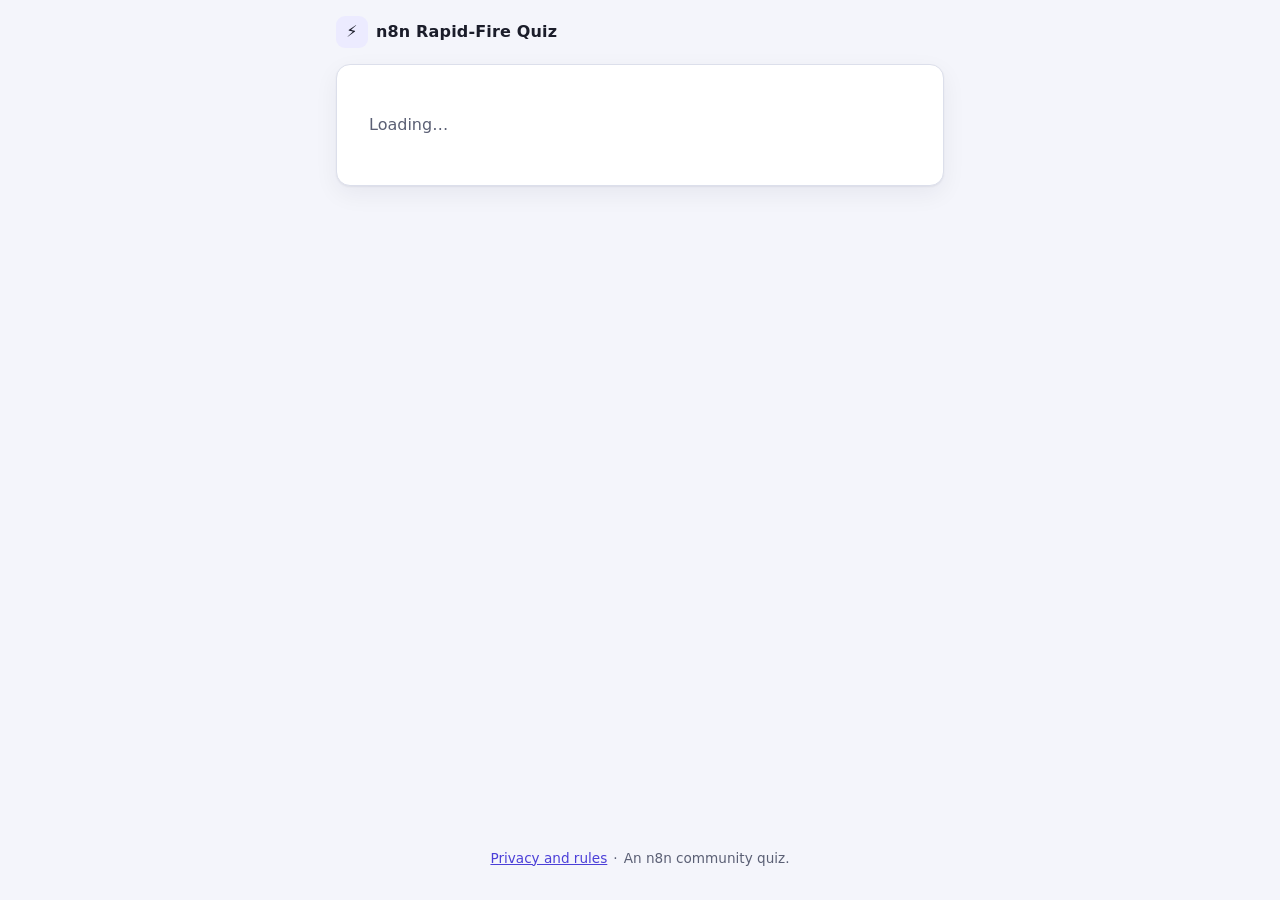
==== frontend/index.html @ c26ab180 "n8n rapid-fire quiz solution Frontend, Apps Script backend, setup guide and launch assets. The quest" ====
<!doctype html>
<html lang="en">

<head>
  <meta charset="utf-8">
  <meta name="viewport" content="width=device-width, initial-scale=1">
  <title>n8n Rapid-Fire Quiz</title>
  <meta name="description"
    content="10 rapid-fire questions, 30 seconds each, plus a bonus question. How well do you know n8n? Open for two days.">

  <!-- Open Graph tags for the LinkedIn link preview. Replace <username> with your Pages URL; LinkedIn needs absolute URLs. -->
  <meta property="og:type" content="website">
  <meta property="og:title" content="n8n Rapid-Fire Quiz">
  <meta property="og:description"
    content="10 rapid-fire questions, 30 seconds each, plus a bonus question. How well do you know n8n? Open for two days.">
  <meta property="og:url" content="https://<username>.github.io/n8n-quiz/">
  <meta property="og:image" content="https://<username>.github.io/n8n-quiz/og-image.png">
  <meta property="og:image:width" content="1200">
  <meta property="og:image:height" content="627">
  <meta name="twitter:card" content="summary_large_image">

  <meta name="color-scheme" content="light dark">
  <link rel="icon"
    href="data:image/svg+xml,<svg xmlns='http://www.w3.org/2000/svg' viewBox='0 0 100 100'><text y='.9em' font-size='90'>⚡</text></svg>">
  <link rel="stylesheet" href="style.css">
  <script type="module" src="app.js"></script>
</head>

<body>
  <a class="skip-link" href="#main">Skip to content</a>
  <main id="main" class="shell">
    <header class="brand">
      <span class="brand-mark" aria-hidden="true">⚡</span>
      <span class="brand-name">n8n Rapid-Fire Quiz</span>
    </header>

    <noscript>
      <p class="card">This quiz needs JavaScript. Please turn it on and reload the page.</p>
    </noscript>

    <!-- Loading -->
    <section id="screen-loading" class="card screen" aria-busy="true">
      <p class="muted">Loading…</p>
    </section>

    <!-- Landing, rules and sign-up -->
    <section id="screen-landing" class="card screen" hidden aria-labelledby="landing-title">
      <h1 id="landing-title">How well do you know n8n?</h1>
      <p class="lead">10 rapid-fire questions, 30 seconds each, plus a bonus question. One attempt.</p>
      <p id="window-status" class="status-pill" role="status"></p>

      <h2>Rules</h2>
      <ul class="rules">
        <li>You get 10 questions at mixed difficulty. Each correct answer is worth 1 point.</li>
        <li>The last question is a bonus question that you answer in your own words. Answer it to earn a ★.</li>
        <li>Every question has a timer. When it runs out, the quiz moves on.</li>
        <li>You can only take the quiz once with each email address.</li>
        <li>If you reload the page, you continue where you left off. The timer keeps running.</li>
        <li>You see your score as soon as you finish. Winners are announced after the quiz closes.</li>
      </ul>

      <form id="signup-form" novalidate>
        <div class="field">
          <label for="name">Name</label>
          <input id="name" name="name" type="text" autocomplete="name" maxlength="80" required>
        </div>
        <div class="field">
          <label for="email">Email</label>
          <input id="email" name="email" type="email" autocomplete="email" inputmode="email" maxlength="254" required>
        </div>
        <!-- Honeypot: hidden from people, often filled in by bots. -->
        <div class="hp" aria-hidden="true">
          <label for="website">Website</label>
          <input id="website" name="website" type="text" tabindex="-1" autocomplete="off">
        </div>
        <div class="field check">
          <input id="consent" name="consent" type="checkbox" required>
          <label for="consent">I agree to my name, email and answers being stored to run this quiz, as described in the
            <a href="privacy.html" target="_blank" rel="noopener">privacy notice and rules</a>.</label>
        </div>
        <div id="turnstile" class="turnstile"></div>
        <p id="form-error" class="form-error" role="alert"></p>
        <button id="start-btn" class="btn primary" type="submit">Start the quiz</button>
      </form>
    </section>

    <!-- Question -->
    <section id="screen-question" class="card screen" hidden aria-labelledby="q-text">
      <div class="q-top">
        <span id="q-progress" class="muted"></span>
        <span id="q-seconds" class="seconds" role="timer" aria-label="Seconds left"></span>
      </div>
      <div class="timer-track" aria-hidden="true">
        <div id="timer-bar" class="timer-bar"></div>
      </div>
      <p id="q-note" class="bonus-note" hidden>★ Bonus question. Answer in your own words to earn a star.</p>
      <h1 id="q-text" class="q-text" tabindex="-1"></h1>
      <div id="q-options" class="options" role="group" aria-labelledby="q-text"></div>
      <form id="q-text-form" class="text-answer" hidden>
        <label for="q-input" class="sr-only">Your answer</label>
        <input id="q-input" type="text" autocomplete="off" autocapitalize="off" spellcheck="false" maxlength="200">
        <textarea id="q-textarea" rows="4" maxlength="1000" hidden></textarea>
        <button id="q-submit" class="btn primary" type="submit">Submit</button>
      </form>
      <p id="q-saving" class="muted small" aria-live="polite"></p>
      <p id="sr-timer" class="sr-only" aria-live="assertive"></p>
    </section>

    <!-- Finish -->
    <section id="screen-finish" class="card screen" hidden aria-labelledby="finish-title">
      <h1 id="finish-title" tabindex="-1">You're done!</h1>
      <p id="finish-score" class="score" hidden></p>
      <p id="finish-detail" class="muted" hidden></p>
      <p id="finish-message" class="lead"></p>
    </section>

    <!-- Error -->
    <section id="screen-error" class="card screen" hidden aria-labelledby="error-title">
      <h1 id="error-title" tabindex="-1">Something went wrong</h1>
      <p id="error-message" class="lead"></p>
      <button id="error-retry" class="btn primary" type="button" hidden>Try again</button>
    </section>

    <footer class="footer">
      <a href="privacy.html">Privacy and rules</a>
      <span aria-hidden="true">·</span>
      <span>An n8n community quiz.</span>
    </footer>
  </main>
</body>

</html>
---- frontend/style.css ----
:root {
  --bg: #f4f5fb;
  --card: #ffffff;
  --text: #1b1d2a;
  --muted: #5b6075;
  --border: #dcdfeb;
  --accent: #4b3fd8;
  --accent-text: #ffffff;
  --accent-soft: #ecebff;
  --ok: #117a4b;
  --ok-soft: #e3f6ec;
  --warn: #8a5a00;
  --warn-soft: #fff4d6;
  --danger: #b42318;
  --danger-soft: #fdecea;
  --radius: 14px;
  --shadow: 0 1px 2px rgb(20 20 50 / 6%), 0 8px 24px rgb(20 20 50 / 6%);
  font-family: system-ui, -apple-system, "Segoe UI", Roboto, sans-serif;
  color-scheme: light;
}

@media (prefers-color-scheme: dark) {
  :root {
    --bg: #11121a;
    --card: #1b1d29;
    --text: #eceef7;
    --muted: #a3a8bf;
    --border: #30344a;
    --accent: #8c83ff;
    --accent-text: #11121a;
    --accent-soft: #272556;
    --ok: #5fd39b;
    --ok-soft: #173427;
    --warn: #f3c460;
    --warn-soft: #3a2f12;
    --danger: #ff8a80;
    --danger-soft: #3d1c1a;
    --shadow: none;
    color-scheme: dark;
  }
}

*, *::before, *::after { box-sizing: border-box; }

html { -webkit-text-size-adjust: 100%; }

body {
  margin: 0;
  background: var(--bg);
  color: var(--text);
  line-height: 1.5;
  font-size: 1rem;
}

a { color: var(--accent); }

.shell {
  max-width: 640px;
  margin: 0 auto;
  padding: 16px 16px 32px;
  min-height: 100dvh;
  display: flex;
  flex-direction: column;
  gap: 16px;
}

.brand {
  display: flex;
  align-items: center;
  gap: 8px;
  font-weight: 700;
  letter-spacing: 0.01em;
}
.brand-mark {
  display: inline-grid;
  place-items: center;
  width: 32px;
  height: 32px;
  border-radius: 9px;
  background: var(--accent-soft);
}

.card {
  background: var(--card);
  border: 1px solid var(--border);
  border-radius: var(--radius);
  box-shadow: var(--shadow);
  padding: 24px 20px;
}

[hidden] { display: none !important; }

h1 { font-size: 1.5rem; line-height: 1.3; margin: 0 0 8px; }
h2 { font-size: 1.05rem; margin: 24px 0 8px; }
h1:focus { outline: none; }
.lead { font-size: 1.1rem; margin: 0 0 12px; }
.muted { color: var(--muted); }
.small { font-size: 0.9rem; }

.status-pill {
  display: inline-block;
  margin: 4px 0 0;
  padding: 6px 12px;
  border-radius: 999px;
  font-size: 0.9rem;
  font-weight: 600;
}
.status-pill:empty { display: none; }
.status-pill.open { background: var(--ok-soft); color: var(--ok); }
.status-pill.wait { background: var(--warn-soft); color: var(--warn); }
.status-pill.closed { background: var(--danger-soft); color: var(--danger); }

.rules { padding-left: 20px; margin: 0 0 8px; }
.rules li { margin-bottom: 6px; }

form { margin-top: 20px; }

.field { margin-bottom: 16px; }
.field label { display: block; font-weight: 600; margin-bottom: 6px; }
.field.check { display: flex; gap: 10px; align-items: flex-start; }
.field.check label { font-weight: 400; margin: 0; }
.field.check input { width: 22px; height: 22px; margin: 2px 0 0; flex: none; accent-color: var(--accent); }

input[type="text"], input[type="email"], textarea {
  width: 100%;
  font: inherit;
  font-size: 1rem; /* 16px stops iOS zooming on focus */
  color: var(--text);
  background: var(--bg);
  border: 1.5px solid var(--border);
  border-radius: 10px;
  padding: 12px 14px;
}
textarea { resize: vertical; min-height: 110px; }
input:focus-visible, textarea:focus-visible, .btn:focus-visible, .option:focus-visible, a:focus-visible {
  outline: 3px solid var(--accent);
  outline-offset: 2px;
}

.hp { position: absolute; left: -10000px; width: 1px; height: 1px; overflow: hidden; }

.form-error { color: var(--danger); font-weight: 600; min-height: 1.5em; margin: 0 0 8px; }
.form-error:empty { min-height: 0; }

.turnstile:empty { display: none; }
.turnstile { margin-bottom: 16px; }

.btn {
  display: inline-flex;
  align-items: center;
  justify-content: center;
  width: 100%;
  min-height: 52px;
  padding: 12px 20px;
  font: inherit;
  font-weight: 700;
  font-size: 1.05rem;
  border: 0;
  border-radius: 12px;
  cursor: pointer;
}
.btn.primary { background: var(--accent); color: var(--accent-text); }
.btn:disabled { opacity: 0.6; cursor: default; }

/* Question view */
.q-top { display: flex; justify-content: space-between; align-items: baseline; margin-bottom: 8px; }
.seconds { font-variant-numeric: tabular-nums; font-weight: 700; font-size: 1.25rem; }

.timer-track {
  height: 8px;
  border-radius: 999px;
  background: var(--accent-soft);
  overflow: hidden;
  margin-bottom: 20px;
}
.timer-bar {
  height: 100%;
  background: var(--accent);
  transform-origin: left center;
  border-radius: inherit;
}
.timer-bar.low { background: var(--danger); }

.q-text { font-size: 1.3rem; margin-bottom: 20px; }

.options { display: grid; gap: 10px; }
.option {
  display: flex;
  align-items: center;
  gap: 12px;
  width: 100%;
  min-height: 56px;
  padding: 12px 14px;
  font: inherit;
  text-align: left;
  color: var(--text);
  background: var(--bg);
  border: 1.5px solid var(--border);
  border-radius: 12px;
  cursor: pointer;
  overflow-wrap: anywhere;
}
.option:hover:not(:disabled) { border-color: var(--accent); }
.option.chosen { border-color: var(--accent); background: var(--accent-soft); }
.option:disabled { cursor: default; }
.option:disabled:not(.chosen) { opacity: 0.55; }
.option-key {
  flex: none;
  display: inline-grid;
  place-items: center;
  width: 30px;
  height: 30px;
  border-radius: 8px;
  background: var(--accent-soft);
  color: var(--accent);
  font-weight: 700;
}

.text-answer { margin-top: 0; display: grid; gap: 12px; }

.score { font-size: 2rem; font-weight: 800; margin: 8px 0 12px; color: var(--accent); }

.footer {
  margin-top: auto;
  text-align: center;
  font-size: 0.85rem;
  color: var(--muted);
  display: flex;
  flex-wrap: wrap;
  justify-content: center;
  gap: 6px;
}

.sr-only, .skip-link:not(:focus) {
  position: absolute;
  width: 1px;
  height: 1px;
  padding: 0;
  margin: -1px;
  overflow: hidden;
  clip: rect(0 0 0 0);
  white-space: nowrap;
  border: 0;
}
.skip-link:focus { position: absolute; top: 8px; left: 8px; background: var(--card); padding: 8px 12px; z-index: 10; }

/* Privacy page */
.doc h2 { margin-top: 28px; }
.doc li { margin-bottom: 6px; }
.todo { background: var(--warn-soft); color: var(--warn); padding: 0 4px; border-radius: 4px; }

@media (min-width: 560px) {
  .card { padding: 32px; }
  h1 { font-size: 1.75rem; }
}

@media (prefers-reduced-motion: reduce) {
  * { transition: none !important; animation: none !important; }
}

/* Bonus (star) question */
.bonus-note {
  display: inline-block;
  margin: 0 0 12px;
  padding: 4px 10px;
  border-radius: 8px;
  background: var(--warn-soft);
  color: var(--warn);
  font-weight: 600;
  font-size: 0.9rem;
}
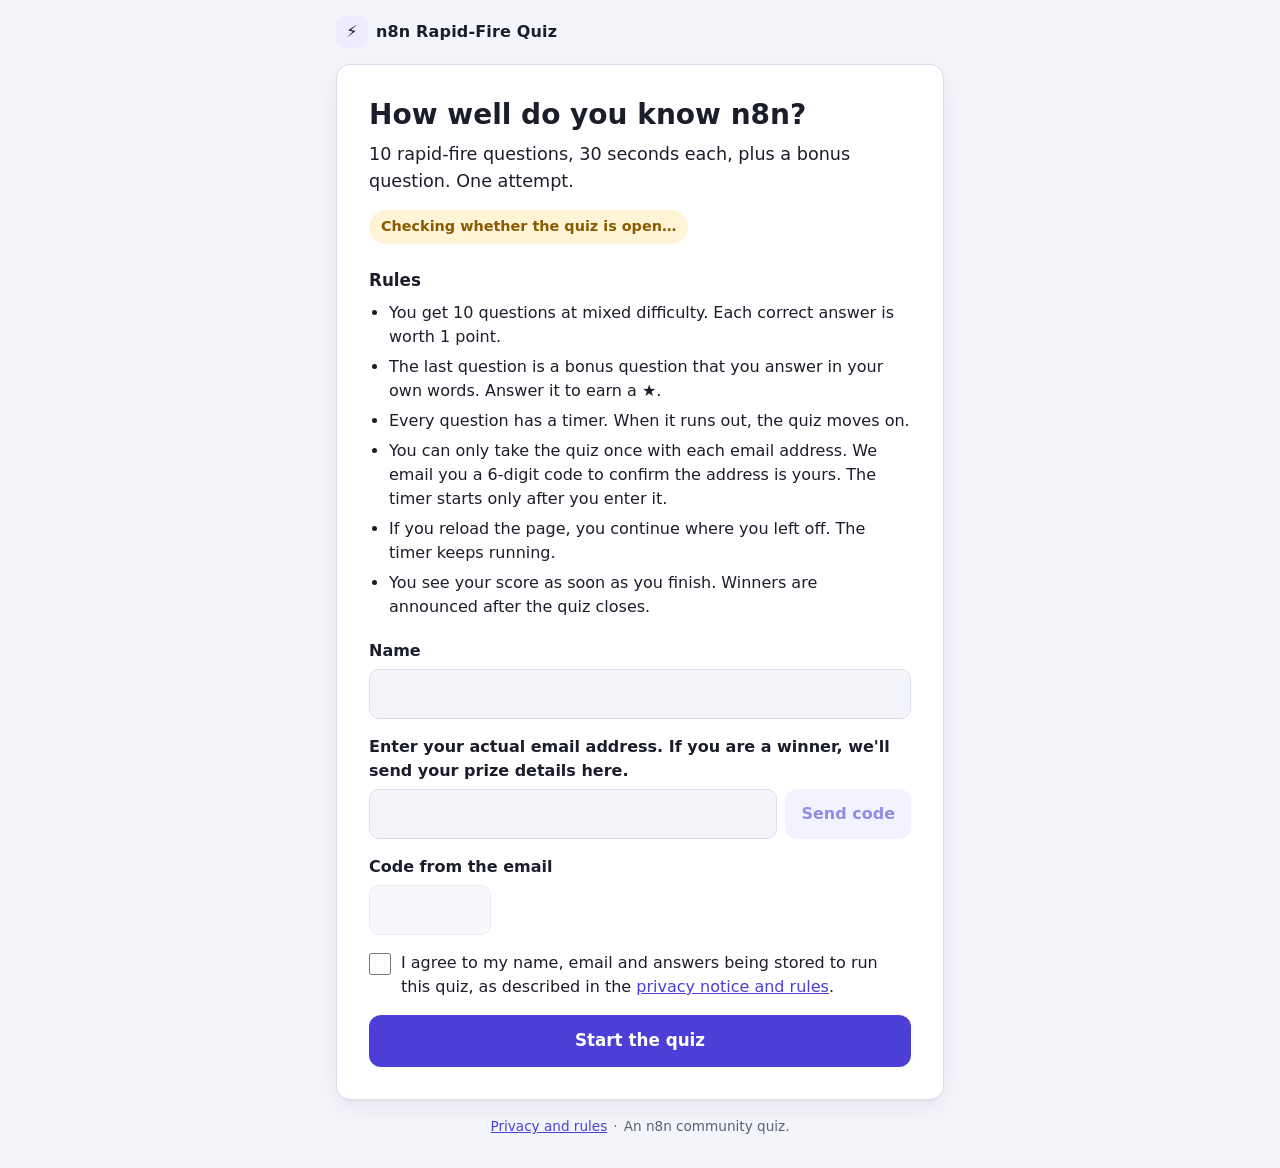
==== commit 3eb2780d: "Email sign-in codes, faster page load, quiz.vmugdha.in - Participants confirm their email with a 6-d" ====
--- a/frontend/index.html
+++ b/frontend/index.html
@@ -6,15 +6,15 @@
   <meta name="viewport" content="width=device-width, initial-scale=1">
   <title>n8n Rapid-Fire Quiz</title>
   <meta name="description"
-    content="10 rapid-fire questions, 30 seconds each, plus a bonus question. How well do you know n8n? Open for two days.">
+    content="10 rapid-fire questions, 30 seconds each, plus a bonus question. How well do you know n8n? Open until Sunday 27 September, 4 PM IST.">
 
-  <!-- Open Graph tags for the LinkedIn link preview. Replace <username> with your Pages URL; LinkedIn needs absolute URLs. -->
+  <!-- Open Graph tags for the LinkedIn link preview. LinkedIn needs absolute URLs. -->
   <meta property="og:type" content="website">
   <meta property="og:title" content="n8n Rapid-Fire Quiz">
   <meta property="og:description"
-    content="10 rapid-fire questions, 30 seconds each, plus a bonus question. How well do you know n8n? Open for two days.">
-  <meta property="og:url" content="https://<username>.github.io/n8n-quiz/">
-  <meta property="og:image" content="https://<username>.github.io/n8n-quiz/og-image.png">
+    content="10 rapid-fire questions, 30 seconds each, plus a bonus question. How well do you know n8n? Open until Sunday 27 September, 4 PM IST.">
+  <meta property="og:url" content="https://quiz.vmugdha.in/">
+  <meta property="og:image" content="https://quiz.vmugdha.in/og-image.png">
   <meta property="og:image:width" content="1200">
   <meta property="og:image:height" content="627">
   <meta name="twitter:card" content="summary_large_image">
@@ -22,7 +22,12 @@
   <meta name="color-scheme" content="light dark">
   <link rel="icon"
     href="data:image/svg+xml,<svg xmlns='http://www.w3.org/2000/svg' viewBox='0 0 100 100'><text y='.9em' font-size='90'>⚡</text></svg>">
+  <!-- Start the connections to the Apps Script backend (and its redirect host) while the page loads. -->
+  <link rel="preconnect" href="https://script.google.com" crossorigin>
+  <link rel="preconnect" href="https://script.googleusercontent.com" crossorigin>
   <link rel="stylesheet" href="style.css">
+  <link rel="modulepreload" href="api.js">
+  <link rel="modulepreload" href="config.js">
   <script type="module" src="app.js"></script>
 </head>
 
@@ -54,7 +59,7 @@
         <li>You get 10 questions at mixed difficulty. Each correct answer is worth 1 point.</li>
         <li>The last question is a bonus question that you answer in your own words. Answer it to earn a ★.</li>
         <li>Every question has a timer. When it runs out, the quiz moves on.</li>
-        <li>You can only take the quiz once with each email address.</li>
+        <li>You can only take the quiz once with each email address. We email you a 6-digit code to confirm the address is yours. The timer starts only after you enter it.</li>
         <li>If you reload the page, you continue where you left off. The timer keeps running.</li>
         <li>You see your score as soon as you finish. Winners are announced after the quiz closes.</li>
       </ul>
@@ -65,8 +70,18 @@
           <input id="name" name="name" type="text" autocomplete="name" maxlength="80" required>
         </div>
         <div class="field">
-          <label for="email">Email</label>
-          <input id="email" name="email" type="email" autocomplete="email" inputmode="email" maxlength="254" required>
+          <label for="email">Enter your actual email address. If you are a winner, we'll send your prize details here.</label>
+          <div class="inline">
+            <input id="email" name="email" type="email" autocomplete="email" inputmode="email" maxlength="254" required>
+            <button id="code-btn" class="btn secondary" type="button">Send code</button>
+          </div>
+        </div>
+        <div id="turnstile" class="turnstile"></div>
+        <div class="field">
+          <label for="code">Code from the email</label>
+          <input id="code" name="code" type="text" inputmode="numeric" autocomplete="one-time-code"
+            maxlength="6" pattern="[0-9]{6}" aria-describedby="code-status" disabled>
+          <p id="code-status" class="muted small field-note" aria-live="polite"></p>
         </div>
         <!-- Honeypot: hidden from people, often filled in by bots. -->
         <div class="hp" aria-hidden="true">
@@ -78,7 +93,6 @@
           <label for="consent">I agree to my name, email and answers being stored to run this quiz, as described in the
             <a href="privacy.html" target="_blank" rel="noopener">privacy notice and rules</a>.</label>
         </div>
-        <div id="turnstile" class="turnstile"></div>
         <p id="form-error" class="form-error" role="alert"></p>
         <button id="start-btn" class="btn primary" type="submit">Start the quiz</button>
       </form>
--- a/frontend/style.css
+++ b/frontend/style.css
@@ -160,7 +160,33 @@
   cursor: pointer;
 }
 .btn.primary { background: var(--accent); color: var(--accent-text); }
+.btn.secondary {
+  width: auto;
+  min-height: 48px;
+  padding: 10px 16px;
+  font-size: 1rem;
+  white-space: nowrap;
+  background: var(--accent-soft);
+  color: var(--accent);
+}
 .btn:disabled { opacity: 0.6; cursor: default; }
+
+/* Email field with its Send code button */
+.inline { display: flex; gap: 8px; align-items: stretch; }
+.inline input { flex: 1; min-width: 0; }
+@media (max-width: 420px) {
+  .inline { flex-direction: column; }
+  .inline .btn { width: 100%; }
+}
+
+#code {
+  max-width: 12ch;
+  letter-spacing: 0.3em;
+  font-variant-numeric: tabular-nums;
+}
+#code:disabled { opacity: 0.6; }
+.field-note { margin: 6px 0 0; }
+.field-note:empty { display: none; }
 
 /* Question view */
 .q-top { display: flex; justify-content: space-between; align-items: baseline; margin-bottom: 8px; }
